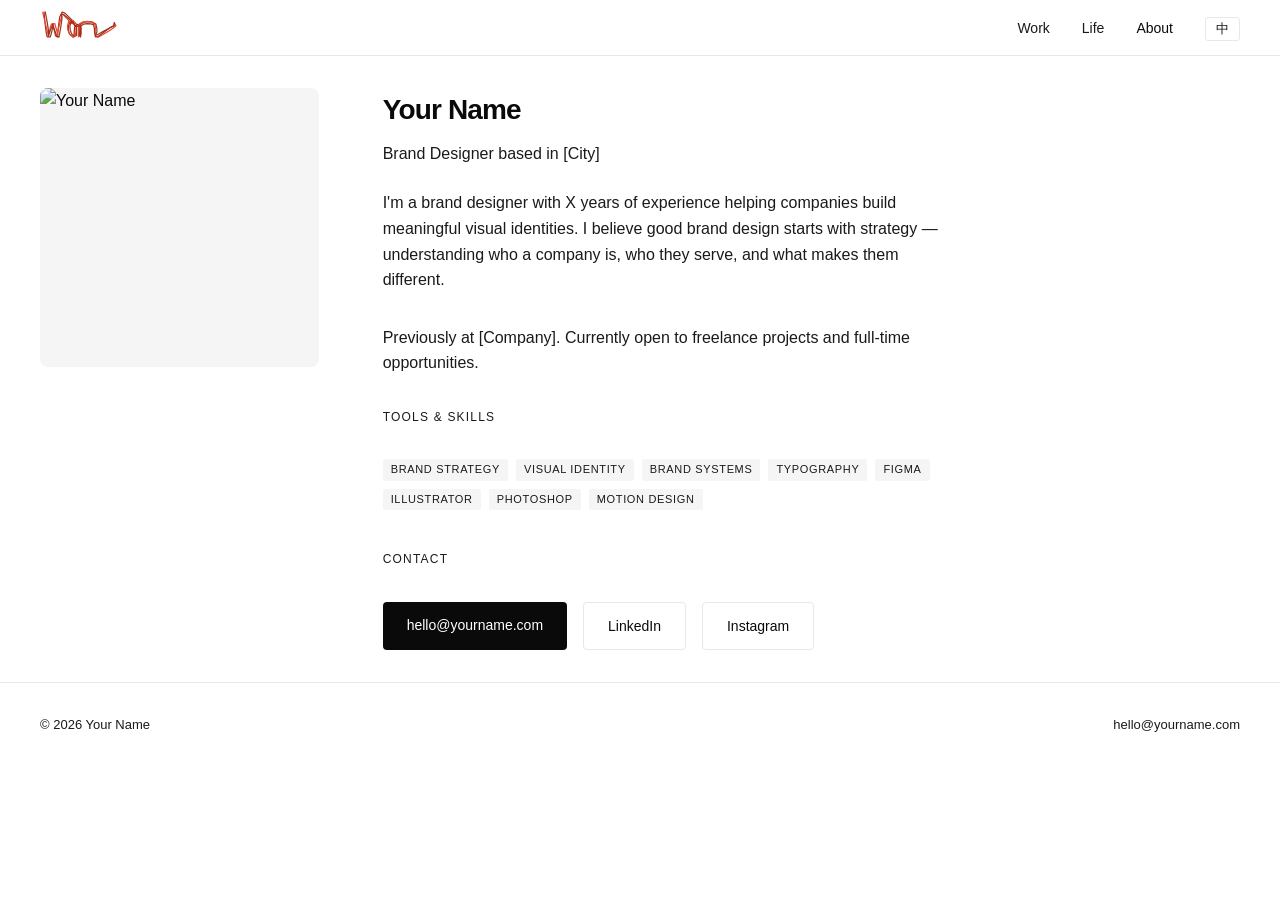
==== about.html @ 391c91af "init portfolio" ====
<!DOCTYPE html>
<html lang="zh-CN">
<head>
  <meta charset="UTF-8">
  <meta name="viewport" content="width=device-width, initial-scale=1.0">
  <title>About — Your Name</title>
  <link rel="stylesheet" href="css/style.css">
</head>
<body>
<svg width="0" height="0" style="position:absolute">
  <defs>
    <filter id="sketch-filter" x="-5%" y="-5%" width="110%" height="110%">
      <feTurbulence type="fractalNoise" baseFrequency="0.04" numOctaves="4" seed="2" result="noise"/>
      <feDisplacementMap in="SourceGraphic" in2="noise" scale="1.8" xChannelSelector="R" yChannelSelector="G"/>
    </filter>
  </defs>
</svg>
<div id="cursor"></div>
<div id="cursor-dot"></div>
<div id="cursor-glow"></div>

<nav>
  <a href="index.html" class="nav-logo">
    <canvas id="logo-canvas" width="120" height="36"></canvas>
    <span class="nav-name-hover">Contact me</span>
  </a>
  <ul class="nav-links">
    <li><a href="work.html" data-zh="作品" data-en="Work">Work</a></li>
    <li><a href="life.html" data-zh="生活" data-en="Life">Life</a></li>
    <li><a href="about.html" class="active" data-zh="关于" data-en="About">About</a></li>
    <li><button id="lang-toggle" class="lang-btn">中</button></li>
  </ul>
</nav>

<section>
  <div class="about-grid">
    <div class="about-avatar">
      <img src="https://placehold.co/400x400/f0f0f0/999?text=Photo" alt="Your Name">
    </div>
    <div>
      <h1 class="about-name">Your Name</h1>
      <p class="about-role" data-zh="品牌设计师，坐标 [城市]" data-en="Brand Designer based in [City]">Brand Designer based in [City]</p>
      <p class="about-bio" data-zh="我是一名拥有 X 年经验的品牌设计师，帮助企业构建有意义的视觉身份。我相信好的品牌设计始于策略——理解一家公司是谁、服务谁、以及是什么让他们与众不同。" data-en="I'm a brand designer with X years of experience helping companies build meaningful visual identities. I believe good brand design starts with strategy — understanding who a company is, who they serve, and what makes them different.">I'm a brand designer with X years of experience helping companies build meaningful visual identities. I believe good brand design starts with strategy — understanding who a company is, who they serve, and what makes them different.</p>
      <p class="about-bio" data-zh="曾就职于 [公司]。目前接受自由项目和全职机会。" data-en="Previously at [Company]. Currently open to freelance projects and full-time opportunities.">Previously at [Company]. Currently open to freelance projects and full-time opportunities.</p>

      <p class="section-label" style="margin-top: 32px;" data-zh="工具与技能" data-en="Tools & Skills">Tools & Skills</p>
      <div class="skills-list">
        <span class="tag">Brand Strategy</span>
        <span class="tag">Visual Identity</span>
        <span class="tag">Brand Systems</span>
        <span class="tag">Typography</span>
        <span class="tag">Figma</span>
        <span class="tag">Illustrator</span>
        <span class="tag">Photoshop</span>
        <span class="tag">Motion Design</span>
      </div>

      <p class="section-label" data-zh="联系方式" data-en="Contact">Contact</p>
      <div class="contact-links">
        <a href="mailto:hello@yourname.com" class="btn">hello@yourname.com</a>
        <a href="#" class="btn btn-outline">LinkedIn</a>
        <a href="#" class="btn btn-outline">Instagram</a>
      </div>
    </div>
  </div>
</section>

<footer>
  <span>© 2026 Your Name</span>
  <a href="mailto:hello@yourname.com">hello@yourname.com</a>
</footer>

<script src="js/main.js"></script>
<script src="js/interactions.js"></script>
<script src="js/logo-rope.js"></script>
</body>
</html>
---- css/style.css ----
*, *::before, *::after { box-sizing: border-box; margin: 0; padding: 0; }

:root {
  --bg: #ffffff;
  --text: #0a0a0a;
  --muted: #1a1a1a;
  --border: #e8e8e8;
  --surface: #f5f5f5;
  --accent: #111111;
  --unit: 8px;
}

html { font-size: 16px; scroll-behavior: smooth; }

body {
  font-family: -apple-system, BlinkMacSystemFont, "Segoe UI", sans-serif;
  background: var(--bg);
  color: var(--text);
  line-height: 1.6;
  overflow: hidden;
  cursor: url("data:image/svg+xml,%3Csvg xmlns='http://www.w3.org/2000/svg' width='32' height='32' viewBox='0 0 32 32'%3E%3Cpath d='M6 26 L10 18 L22 6 Q26 2 28 6 Q30 10 26 12 L14 24 Z' fill='%23fffef9' stroke='%230a0a0a' stroke-width='1.8' stroke-linejoin='round'/%3E%3Cpath d='M10 18 L14 22' stroke='%230a0a0a' stroke-width='1.2'/%3E%3Ccircle cx='25' cy='7' r='1.5' fill='%230a0a0a'/%3E%3Cpath d='M6 26 L5 29 L8 28 Z' fill='%230a0a0a'/%3E%3C/svg%3E") 4 28, auto;
}

body.page-scroll {
  overflow-y: auto;
}

a { color: inherit; text-decoration: none; }
button { cursor: inherit; }

/* ── 单屏容器 ── */
.hero-screen {
  height: calc(100vh - 56px);
  position: relative;
  overflow: hidden;
  display: flex;
  flex-direction: column;
  justify-content: center;
  background: #f8f8f8;
}
#rope-canvas {
  position: absolute;
  inset: 0;
  width: 100%;
  height: 100%;
  pointer-events: none;
  z-index: 1;
}

.fp-scroll-hint {
  position: absolute;
  bottom: 32px;
  left: 50%;
  transform: translateX(-50%);
  font-size: 1.2rem;
  color: var(--muted);
  animation: bounce 1.8s ease infinite;
  opacity: 0.5;
  transition: opacity 0.4s ease;
}
.fp-scroll-hint.hidden { opacity: 0; pointer-events: none; }
@keyframes bounce {
  0%,100% { transform: translateX(-50%) translateY(0); }
  50%      { transform: translateX(-50%) translateY(8px); }
}

/* ── 卡片覆盖层（下滑后显现） ── */
.cards-overlay {
  position: absolute;
  inset: 0;
  padding: calc(var(--unit) * 5);
  display: flex;
  flex-direction: column;
  justify-content: center;
  opacity: 0;
  pointer-events: none;
  z-index: 5;
}
.cards-overlay.visible {
  opacity: 1;
  pointer-events: all;
}

/* 网格内的装饰卡片重置为正常流 */
#project-grid .deco-card {
  position: relative;
  left: auto; top: auto;
  width: 100%;
  opacity: 1;
}


/* ── Hero 文字 ── */
.hero h1 {
  font-family: 'Playfair Display', Georgia, serif;
  font-size: clamp(3.5rem, 8vw, 7rem);
  font-weight: 900;
  line-height: 1.0;
  letter-spacing: -0.03em;
  margin-bottom: calc(var(--unit) * 3);
  color: var(--text);
}
.hero h1 .sym {
  display: inline-block;
  font-style: italic;
  animation: sym-spin 6s linear infinite;
  transform-origin: center;
  will-change: transform;
}
@keyframes sym-spin {
  0%   { transform: rotate(0deg) scale(1); }
  50%  { transform: rotate(180deg) scale(1.2); }
  100% { transform: rotate(360deg) scale(1); }
}

/* 徽章改为发光玻璃 */
.badge-glass {
  background: rgba(255,255,255,0.12);
  backdrop-filter: blur(20px) saturate(180%);
  -webkit-backdrop-filter: blur(20px) saturate(180%);
  border: 1px solid rgba(255,255,255,0.5);
  color: var(--text);
  box-shadow: 0 4px 24px rgba(0,0,0,0.06), inset 0 1px 0 rgba(255,255,255,0.8), 0 0 0 0 rgba(196,77,255,0);
  transition: box-shadow 0.3s ease, transform 0.18s ease;
}
.badge-glass:hover {
  box-shadow: 0 8px 32px rgba(196,77,255,0.25), inset 0 1px 0 rgba(255,255,255,0.8), 0 0 20px rgba(71,118,230,0.15);
}
.badge-flat {
  background: #0a0a0a;
  border: none;
  color: #fff;
  box-shadow: 0 4px 16px rgba(0,0,0,0.2), 0 0 0 0 rgba(196,77,255,0);
  transition: box-shadow 0.3s ease, transform 0.18s ease;
}
.badge-flat:hover {
  box-shadow: 0 8px 28px rgba(0,0,0,0.35), 0 0 16px rgba(196,77,255,0.2);
}
.badge-sticker {
  background: #fff;
  border: 2.5px solid #0a0a0a;
  color: #0a0a0a;
  box-shadow: 3px 3px 0 #0a0a0a;
}
.badge-sticker:hover { box-shadow: 5px 5px 0 #0a0a0a; }

/* ── Hero ── */
.hero {
  padding: 0 calc(var(--unit) * 5);
  max-width: 800px;
  position: relative;
  z-index: 1;
}
#grain-canvas {
  position: fixed;
  inset: 0;
  width: 100%; height: 100%;
  pointer-events: none;
  z-index: 9998;
  opacity: 0.045;
  mix-blend-mode: multiply;
}

/* ── 光标渐变混色层 ── */
#cursor-glow {
  position: fixed;
  width: 40px; height: 40px;
  border-radius: 50%;
  pointer-events: none;
  z-index: 9996;
  mix-blend-mode: multiply;
  background: conic-gradient(#C44DFF, #4776E6, #1ABC9C, #FF8C42, #C44DFF);
  transform: translate(-20px, -20px);
  opacity: 0;
  transition: opacity 0.25s ease;
  animation: glow-spin 1.5s linear infinite;
}
@keyframes glow-spin {
  to { filter: hue-rotate(360deg); }
}


#trail-canvas {
  position: fixed;
  inset: 0;
  width: 100%; height: 100%;
  pointer-events: none;
  z-index: 9997;
}

/* ── 大字幕 ── */
.marquee-wrap {
  position: absolute;
  bottom: 80px;
  left: 0;
  width: 100%;
  overflow: hidden;
  pointer-events: none;
  opacity: 0.06;
}
.marquee-track {
  display: flex;
  white-space: nowrap;
  font-size: clamp(3rem, 8vw, 7rem);
  font-weight: 800;
  letter-spacing: -0.02em;
  animation: marquee 18s linear infinite;
}
.marquee-track span { padding-right: 2rem; }
@keyframes marquee {
  from { transform: translateX(0); }
  to   { transform: translateX(-50%); }
}

img { display: block; width: 100%; object-fit: cover; }

/* ── Nav ── */
nav {
  position: sticky;
  top: 0;
  z-index: 100;
  background: #ffffff;
  border-bottom: 1px solid var(--border);
  display: flex;
  align-items: center;
  justify-content: space-between;
  padding: 0 calc(var(--unit) * 5);
  height: 56px;
}

/* ── Nav Avatar ── */
.nav-logo {
  font-weight: 700;
  font-size: 1rem;
  letter-spacing: -0.02em;
  display: flex;
  align-items: center;
  gap: 8px;
}
#logo-canvas {
  display: block;
  width: 120px;
  height: 36px;
  vertical-align: middle;
}

.nav-avatar {
  position: relative;
  width: 28px;
  height: 28px;
  cursor: pointer;
}

.avatar-body {
  width: 28px;
  height: 28px;
  border-radius: 50%;
  background: linear-gradient(135deg, #C44DFF, #4776E6);
  display: flex;
  align-items: center;
  justify-content: center;
  font-size: 16px;
  line-height: 1;
  transition: transform 0.3s cubic-bezier(0.34,1.56,0.64,1);
  transform-style: preserve-3d;
}

.avatar-hand {
  position: absolute;
  top: -4px;
  right: -6px;
  font-size: 13px;
  transform-origin: bottom center;
  transform: rotate(0deg) scale(0);
  transition: transform 0.2s ease, opacity 0.2s ease;
  opacity: 0;
  pointer-events: none;
}

.nav-name { transition: opacity 0.15s ease; }
.nav-name-hover { display: none; white-space: nowrap; }
.nav-logo:hover .nav-name { display: none; }
.nav-logo:hover .nav-name-hover { display: inline; }

.nav-logo:hover .avatar-body {
  transform: rotate3d(0,1,0,20deg) scale(1.15);
}

.nav-logo:hover .avatar-hand {
  opacity: 1;
  transform: scale(1) rotate(-20deg);
  animation: wave 0.6s ease 0.1s infinite alternate;
}

@keyframes wave {
  from { transform: scale(1) rotate(-20deg); }
  to   { transform: scale(1) rotate(10deg); }
}

.nav-links {
  display: flex;
  gap: calc(var(--unit) * 4);
  list-style: none;
}

.nav-links a {
  font-size: 0.875rem;
  color: var(--muted);
  transition: color 0.2s;
}

.nav-links a:hover,
.nav-links a.active { color: var(--text); }

.hero-tag {
  font-size: 0.8125rem;
  color: var(--muted);
  letter-spacing: 0.08em;
  text-transform: uppercase;
  margin-bottom: calc(var(--unit) * 2);
}

.hero h1 {
  font-size: clamp(2.5rem, 6vw, 4.5rem);
  font-weight: 700;
  line-height: 1.1;
  letter-spacing: -0.03em;
  margin-bottom: calc(var(--unit) * 3);
}

.hero p {
  font-size: 1.125rem;
  color: var(--muted);
  max-width: 480px;
  margin-bottom: calc(var(--unit) * 5);
}

.btn {
  display: inline-block;
  padding: calc(var(--unit) * 1.5) calc(var(--unit) * 3);
  background: var(--text);
  color: var(--bg);
  font-size: 0.875rem;
  font-weight: 500;
  border-radius: 4px;
  transition: opacity 0.2s;
}

.btn:hover { opacity: 0.75; }

.btn-outline {
  background: transparent;
  color: var(--text);
  border: 1px solid var(--border);
}

.btn-outline:hover { background: var(--surface); opacity: 1; }

/* ── Section ── */
section {
  padding: calc(var(--unit) * 4) calc(var(--unit) * 5);
}

.section-label {
  font-size: 0.75rem;
  letter-spacing: 0.1em;
  text-transform: uppercase;
  color: var(--muted);
  margin-bottom: calc(var(--unit) * 4);
}

/* ── Project Grid ── */
.project-grid {
  position: absolute;
  inset: 0;
}

/* section 内的网格恢复正常流 */
section .project-grid {
  position: static;
  display: grid;
  grid-template-columns: repeat(auto-fill, minmax(280px, 1fr));
  gap: calc(var(--unit) * 4);
}

section .project-card {
  position: relative;
  width: auto;
  top: auto;
  left: auto;
  transform: rotate(var(--card-tilt, -0.8deg));
}

.project-card {
  position: absolute;
  border: none;
  border-radius: 2px;
  overflow: hidden;
  background: #fffef9;
  backdrop-filter: none;
  -webkit-backdrop-filter: none;
  transition: transform 0.25s cubic-bezier(0.34,1.3,0.64,1), box-shadow 0.25s;
  cursor: pointer;
  outline: 2px solid #0a0a0a;
  outline-offset: -2px;
  box-shadow: 3px 3px 0 #0a0a0a;
  transform: rotate(var(--card-tilt, -0.8deg));
  filter: url(#sketch-filter);
}

.project-card:nth-child(2n)   { --card-tilt:  0.6deg; }
.project-card:nth-child(3n)   { --card-tilt: -1.2deg; }
.project-card:nth-child(4n)   { --card-tilt:  1.0deg; }

.project-card:hover {
  transform: rotate(0deg) translateY(-4px);
  box-shadow: 5px 5px 0 #0a0a0a;
}

/* ── 卡片风格变体（统一手绘风） ── */
.card-flat {
  background: #0a0a0a;
  outline-color: #0a0a0a;
  box-shadow: 3px 3px 0 #444;
}
.card-flat .card-body { background: #0a0a0a; }
.card-flat .card-title, .card-flat .card-desc { color: #fff; }
.card-flat .tag { background: rgba(255,255,255,0.12); color: rgba(255,255,255,0.6); }

.card-glass {
  background: rgba(255,255,255,0.6);
  backdrop-filter: none;
}

.card-sticker {
  background: #fffde8;
  outline: 2.5px solid #0a0a0a;
  box-shadow: 4px 4px 0 #0a0a0a;
}
.card-sticker:hover {
  transform: rotate(0deg) translateY(-4px) !important;
  box-shadow: 6px 6px 0 #0a0a0a;
}
.card-sticker .tag { border: 1px solid #0a0a0a; background: transparent; }

.card-cover {
  aspect-ratio: 16/9;
  background: var(--surface);
  overflow: hidden;
}

.card-cover img { height: 100%; transition: transform 0.4s; }
.project-card:hover .card-cover img { transform: scale(1.03); }

.card-body {
  padding: calc(var(--unit) * 2.5) calc(var(--unit) * 3);
}

.card-tags {
  display: flex;
  gap: calc(var(--unit));
  flex-wrap: wrap;
  margin-bottom: calc(var(--unit));
}

.tag {
  font-size: 0.6875rem;
  letter-spacing: 0.06em;
  text-transform: uppercase;
  color: var(--muted);
  background: var(--surface);
  padding: 2px 8px;
  border-radius: 2px;
}

.card-title {
  font-size: 1rem;
  font-weight: 600;
  letter-spacing: -0.01em;
  margin-bottom: calc(var(--unit) * 0.5);
}

.card-desc {
  font-size: 0.875rem;
  color: var(--muted);
}

/* ── Project Detail ── */
.project-header {
  padding: calc(var(--unit) * 12) calc(var(--unit) * 5) calc(var(--unit) * 6);
  max-width: 720px;
}

.project-header h1 {
  font-size: clamp(1.75rem, 4vw, 3rem);
  font-weight: 700;
  letter-spacing: -0.03em;
  margin: calc(var(--unit) * 2) 0 calc(var(--unit) * 1.5);
}

.project-meta {
  display: flex;
  gap: calc(var(--unit) * 4);
  font-size: 0.875rem;
  color: var(--muted);
  padding: calc(var(--unit) * 4) 0;
  border-top: 1px solid var(--border);
  border-bottom: 1px solid var(--border);
  margin-bottom: calc(var(--unit) * 6);
}

.meta-item span:first-child {
  display: block;
  font-size: 0.75rem;
  letter-spacing: 0.06em;
  text-transform: uppercase;
  margin-bottom: 4px;
}

.project-cover {
  width: 100%;
  aspect-ratio: 16/7;
  background: var(--surface);
  overflow: hidden;
  margin-bottom: calc(var(--unit) * 8);
}

.project-body {
  max-width: 680px;
  margin: 0 auto;
  padding: 0 calc(var(--unit) * 5) calc(var(--unit) * 12);
}

.project-body h2 {
  font-size: 1.25rem;
  font-weight: 600;
  letter-spacing: -0.02em;
  margin: calc(var(--unit) * 6) 0 calc(var(--unit) * 2);
}

.project-body p {
  color: var(--muted);
  margin-bottom: calc(var(--unit) * 2);
}

.project-image {
  width: 100%;
  background: var(--surface);
  border-radius: 6px;
  overflow: hidden;
  margin: calc(var(--unit) * 4) 0;
}

.project-image.tall { aspect-ratio: 4/3; }
.project-image.wide { aspect-ratio: 16/9; }

.project-nav {
  display: flex;
  justify-content: space-between;
  padding: calc(var(--unit) * 6) calc(var(--unit) * 5);
  border-top: 1px solid var(--border);
}

.project-nav a {
  font-size: 0.875rem;
  color: var(--muted);
  transition: color 0.2s;
}

.project-nav a:hover { color: var(--text); }

/* ── About ── */
.about-grid {
  display: grid;
  grid-template-columns: 1fr 2fr;
  gap: calc(var(--unit) * 8);
  align-items: start;
  max-width: 900px;
}

.about-avatar {
  aspect-ratio: 1;
  background: var(--surface);
  border-radius: 8px;
  overflow: hidden;
}

.about-name {
  font-size: 1.75rem;
  font-weight: 700;
  letter-spacing: -0.03em;
  margin-bottom: calc(var(--unit));
}

.about-role {
  color: var(--muted);
  margin-bottom: calc(var(--unit) * 3);
}

.about-bio {
  color: var(--muted);
  margin-bottom: calc(var(--unit) * 4);
}

.skills-list {
  display: flex;
  flex-wrap: wrap;
  gap: calc(var(--unit));
  margin-bottom: calc(var(--unit) * 5);
}

.contact-links {
  display: flex;
  gap: calc(var(--unit) * 2);
  flex-wrap: wrap;
}

.lang-btn {
  background: none;
  border: 1px solid var(--border);
  color: var(--muted);
  font-size: 0.8125rem;
  padding: 2px 10px;
  border-radius: 3px;
  cursor: pointer;
  transition: color 0.2s, border-color 0.2s;
}
.lang-btn:hover { color: var(--text); border-color: var(--text); }
footer {
  border-top: 1px solid var(--border);
  padding: calc(var(--unit) * 4) calc(var(--unit) * 5);
  display: flex;
  justify-content: space-between;
  align-items: center;
  font-size: 0.8125rem;
  color: var(--muted);
}

/* ── 浮动装饰卡片 ── */
.deco-cards {
  position: absolute;
  inset: 0;
  pointer-events: none;
  z-index: 0;
}
.deco-card {
  position: absolute;
  left: var(--dx);
  top: var(--dy);
  width: 200px;
  background: #fff;
  border: 1px solid rgba(0,0,0,0.08);
  border-radius: 14px;
  padding: 0;
  overflow: hidden;
  box-shadow: 0 8px 32px rgba(0,0,0,0.1), 0 2px 6px rgba(0,0,0,0.06);
  opacity: 0;
  transition: opacity 0.6s ease var(--dd, 0s), box-shadow 0.3s ease, transform 0.3s cubic-bezier(0.34,1.3,0.64,1);
  pointer-events: all;
  text-decoration: none;
  color: inherit;
  display: block;
  will-change: transform;
}
.deco-card.show {
  opacity: 1;
  animation: deco-float 3.5s ease-in-out var(--dd, 0s) infinite alternate;
}
.deco-card.show:hover {
  animation-play-state: paused;
  box-shadow: 0 16px 48px rgba(0,0,0,0.16);
  transform: rotate(0deg) translateY(-10px) scale(1.04);
}
.deco-card.show:not(.dragging) { cursor: grab !important; }
.deco-card.dragging {
  cursor: grabbing !important;
  box-shadow: 0 28px 72px rgba(0,0,0,0.25), 0 4px 16px rgba(0,0,0,0.12);
}
@keyframes deco-float {
  from { transform: rotate(var(--dr, 0deg)) translateY(0px); }
  to   { transform: rotate(var(--dr, 0deg)) translateY(-14px); }
}
.deco-card-color {
  width: 100%;
  height: 110px;
}
.deco-card span {
  display: block;
  font-size: 0.75rem;
  font-weight: 700;
  letter-spacing: 0.01em;
  color: #0a0a0a;
  padding: 10px 12px 2px;
}
.deco-card em {
  font-style: normal;
  font-size: 0.65rem;
  color: #999;
  padding: 0 12px 10px;
  display: block;
}

/* ── 散落徽章层 ── */
.badges-layer {
  position: absolute;
  inset: 0;
  pointer-events: none;
  z-index: 0;
}

.badge {
  position: absolute;
  left: var(--bx);
  top: var(--by);
  display: inline-flex;
  align-items: center;
  gap: 7px;
  padding: 8px 14px;
  font-size: 0.75rem;
  font-weight: 600;
  letter-spacing: 0.04em;
  text-transform: uppercase;
  white-space: nowrap;
  border-radius: 100px;
  pointer-events: all;
  opacity: 0;
  transform: var(--drop-from, translateY(-120px)) rotate(var(--rot, 0deg));
  transition: transform 0.18s ease, box-shadow 0.18s ease;
  will-change: transform, opacity;
}

.badge.landed {
  animation: badge-float var(--float-dur, 4s) var(--float-delay, 0s) ease-in-out infinite alternate;
}

@keyframes badge-float {
  from { transform: translateY(0px) rotate(var(--rot, 0deg)); }
  to   { transform: translateY(-10px) rotate(var(--rot, 0deg)); }
}

.badge:hover {
  transform: translateY(-6px) rotate(0deg) scale(1.08) !important;
  animation-play-state: paused;
  z-index: 10;
}

.badge-dot {
  width: 8px;
  height: 8px;
  border-radius: 50%;
  flex-shrink: 0;
}

/* 玻璃徽章 */
.badge-glass {
  background: rgba(255,255,255,0.18);
  backdrop-filter: blur(16px) saturate(160%);
  -webkit-backdrop-filter: blur(16px) saturate(160%);
  border: 1px solid rgba(255,255,255,0.45);
  color: var(--text);
  box-shadow: 0 4px 20px rgba(0,0,0,0.08), inset 0 1px 0 rgba(255,255,255,0.6);
}
.badge-glass:hover { box-shadow: 0 12px 32px rgba(0,0,0,0.14), inset 0 1px 0 rgba(255,255,255,0.6); }

/* 扁平徽章 */
.badge-flat {
  background: #0a0a0a;
  border: none;
  color: #fff;
  box-shadow: 0 4px 16px rgba(0,0,0,0.18);
}
.badge-flat:hover { box-shadow: 0 12px 28px rgba(0,0,0,0.28); }

/* 贴纸徽章 */
.badge-sticker {
  background: #fff;
  border: 2.5px solid #0a0a0a;
  color: #0a0a0a;
  box-shadow: 3px 3px 0 #0a0a0a;
}
.badge-sticker:hover { box-shadow: 5px 5px 0 #0a0a0a; }

/* ── 音乐播放器 ── */
#music-trigger {
  position: fixed;
  right: 0;
  top: 0;
  width: 24px;
  height: 100vh;
  z-index: 200;
}

#music-player {
  position: fixed;
  right: -320px;
  top: 50%;
  transform: translateY(-50%);
  width: 300px;
  background: rgba(10,10,10,0.92);
  backdrop-filter: blur(24px);
  -webkit-backdrop-filter: blur(24px);
  border: 1px solid rgba(255,255,255,0.1);
  border-radius: 16px;
  padding: 20px;
  z-index: 201;
  transition: right 0.45s cubic-bezier(0.34,1.2,0.64,1);
  color: #fff;
}
#music-player.open { right: 16px; }

.mp-header {
  display: flex;
  justify-content: space-between;
  align-items: center;
  margin-bottom: 16px;
}
.mp-title { font-size: 0.7rem; letter-spacing: 0.12em; text-transform: uppercase; opacity: 0.5; }
.mp-close {
  background: none; border: none; color: rgba(255,255,255,0.4);
  font-size: 0.75rem; padding: 2px 6px; border-radius: 4px;
  transition: color 0.2s;
}
.mp-close:hover { color: #fff; }

.mp-cover {
  display: flex;
  justify-content: center;
  align-items: center;
  margin-bottom: 16px;
  position: relative;
  height: 180px;
}

/* 唱针 */
.mp-cover::after {
  content: '';
  position: absolute;
  top: 8px; right: 36px;
  width: 2px; height: 56px;
  background: linear-gradient(to bottom, #aaa 0%, #666 100%);
  border-radius: 1px;
  transform-origin: top center;
  transform: rotate(28deg);
  transition: transform 0.6s cubic-bezier(0.34,1.2,0.64,1);
  z-index: 10;
  box-shadow: 0 2px 6px rgba(0,0,0,0.5);
}
.mp-cover.playing::after {
  transform: rotate(18deg);
}

.mp-disc {
  width: 160px; height: 160px;
  border-radius: 50%;
  position: relative;
  display: flex; align-items: center; justify-content: center;
  background:
    repeating-radial-gradient(circle at 50% 50%,
      transparent 0px, transparent 2px,
      rgba(255,255,255,0.025) 2px, rgba(255,255,255,0.025) 3px
    ),
    radial-gradient(circle at 50% 50%, #2a2a2a 0%, #111 55%, #080808 100%);
  box-shadow:
    0 12px 40px rgba(0,0,0,0.7),
    0 2px 8px rgba(0,0,0,0.5),
    inset 0 1px 0 rgba(255,255,255,0.07),
    inset 0 -1px 0 rgba(0,0,0,0.5);
  animation: none;
}
.mp-disc.playing {
  animation: spin 2.2s linear infinite;
}
@keyframes spin { to { transform: rotate(360deg); } }

/* 高光 */
.mp-disc::before {
  content: '';
  position: absolute;
  inset: 0;
  border-radius: 50%;
  background: conic-gradient(
    from 120deg,
    rgba(255,255,255,0.09) 0deg,
    transparent 40deg,
    transparent 180deg,
    rgba(255,255,255,0.04) 220deg,
    transparent 260deg
  );
  pointer-events: none;
}

/* 中心彩色标签 */
.mp-disc-inner {
  width: 48px; height: 48px;
  border-radius: 50%;
  background: radial-gradient(circle at 38% 32%, #c44dff 0%, #4776e6 50%, #1a1a2e 100%);
  box-shadow:
    0 2px 8px rgba(0,0,0,0.8),
    inset 0 1px 0 rgba(255,255,255,0.25),
    inset 0 -1px 0 rgba(0,0,0,0.4);
  position: relative;
  z-index: 1;
}
.mp-disc-inner::after {
  content: '';
  position: absolute;
  top: 50%; left: 50%;
  transform: translate(-50%,-50%);
  width: 8px; height: 8px;
  border-radius: 50%;
  background: #0a0a0a;
  box-shadow: inset 0 1px 3px rgba(0,0,0,1), 0 0 0 1px rgba(255,255,255,0.1);
}

.mp-info { text-align: center; margin-bottom: 14px; }
.mp-song { font-size: 0.9rem; font-weight: 600; margin-bottom: 4px; }
.mp-artist { font-size: 0.75rem; opacity: 0.5; }

.mp-progress { margin-bottom: 16px; }
.mp-bar {
  height: 3px; background: rgba(255,255,255,0.12);
  border-radius: 2px; margin-bottom: 6px; cursor: pointer;
}
.mp-fill {
  height: 100%; width: 0%;
  background: linear-gradient(90deg, #C44DFF, #4776E6);
  border-radius: 2px;
  transition: width 1s linear;
}
.mp-time { display: flex; justify-content: space-between; font-size: 0.65rem; opacity: 0.4; }

.mp-controls {
  display: flex;
  justify-content: center;
  gap: 16px;
  margin-bottom: 16px;
}
.mp-btn {
  background: none; border: none; color: rgba(255,255,255,0.6);
  font-size: 1rem; padding: 6px; border-radius: 50%;
  transition: color 0.2s, background 0.2s;
}
.mp-btn:hover { color: #fff; background: rgba(255,255,255,0.08); }
.mp-play {
  width: 40px; height: 40px;
  background: rgba(255,255,255,0.12);
  color: #fff; font-size: 0.9rem;
}
.mp-play:hover { background: rgba(255,255,255,0.2); }

.mp-list {
  list-style: none;
  max-height: 160px;
  overflow-y: auto;
  scrollbar-width: none;
  border-top: 1px solid rgba(255,255,255,0.08);
  padding-top: 12px;
}
.mp-list::-webkit-scrollbar { display: none; }
.mp-list li {
  display: flex;
  justify-content: space-between;
  align-items: center;
  padding: 7px 8px;
  border-radius: 6px;
  cursor: pointer;
  font-size: 0.78rem;
  opacity: 0.55;
  transition: opacity 0.2s, background 0.2s;
}
.mp-list li:hover { opacity: 1; background: rgba(255,255,255,0.06); }
.mp-list li.active { opacity: 1; color: #C44DFF; }
.mp-list li span { opacity: 0.4; font-size: 0.68rem; }

/* ── Responsive ── */
@media (max-width: 640px) {
  nav { padding: 0 calc(var(--unit) * 2.5); }
  section { padding: calc(var(--unit) * 6) calc(var(--unit) * 2.5); }
  .hero { padding: calc(var(--unit) * 10) calc(var(--unit) * 2.5) calc(var(--unit) * 8); }
  .project-grid { grid-template-columns: 1fr; }
  .about-grid { grid-template-columns: 1fr; }
  .about-avatar { max-width: 120px; }
  .project-meta { flex-wrap: wrap; gap: calc(var(--unit) * 2); }
  .project-header, .project-body { padding-left: calc(var(--unit) * 2.5); padding-right: calc(var(--unit) * 2.5); }
  footer { flex-direction: column; gap: calc(var(--unit)); text-align: center; }
}
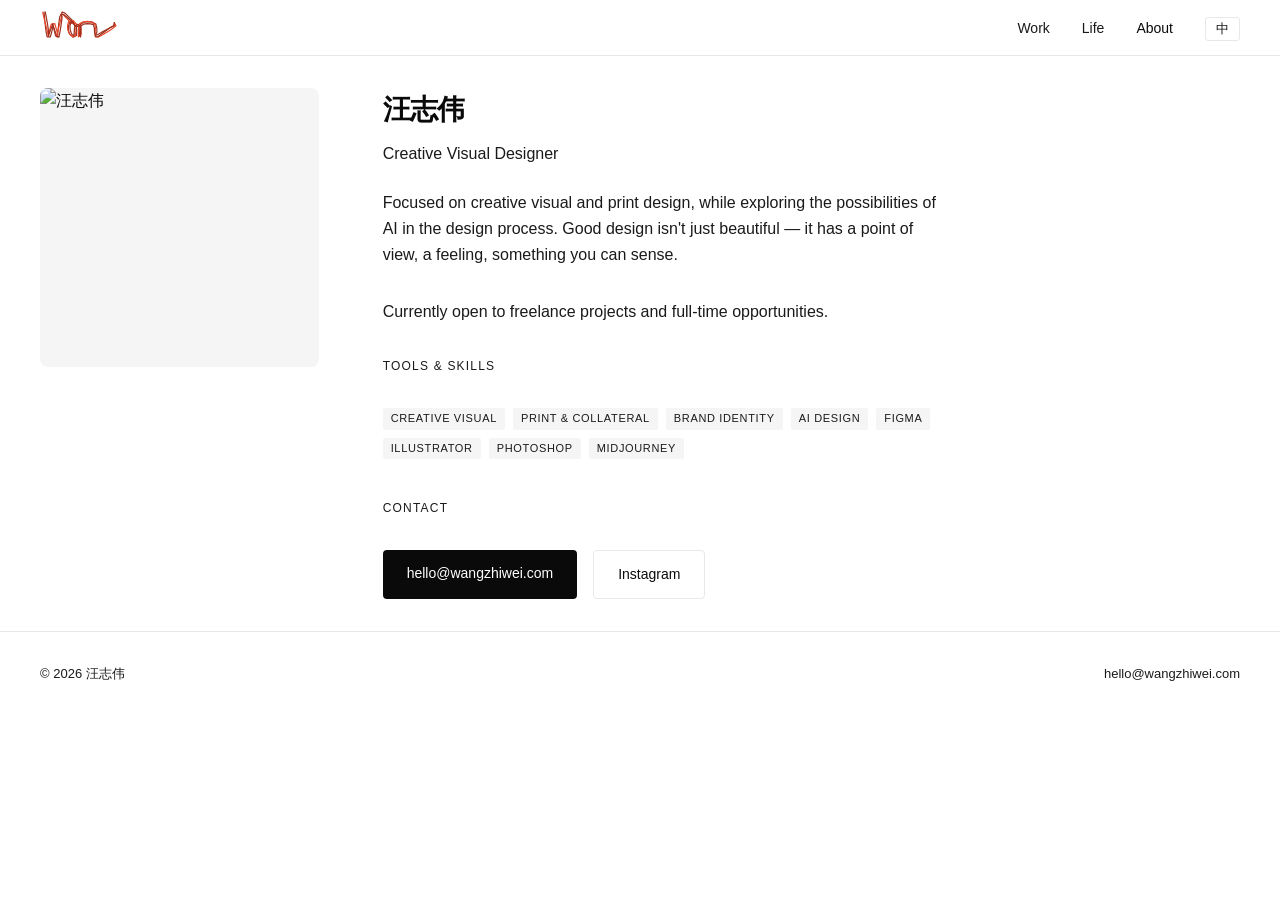
==== commit 6c96a3f9: "update content with real name and info" ====
--- a/about.html
+++ b/about.html
@@ -3,7 +3,7 @@
 <head>
   <meta charset="UTF-8">
   <meta name="viewport" content="width=device-width, initial-scale=1.0">
-  <title>About — Your Name</title>
+  <title>About — 汪志伟</title>
   <link rel="stylesheet" href="css/style.css">
 </head>
 <body>
@@ -35,30 +35,29 @@
 <section>
   <div class="about-grid">
     <div class="about-avatar">
-      <img src="https://placehold.co/400x400/f0f0f0/999?text=Photo" alt="Your Name">
+      <img src="https://placehold.co/400x400/f0f0f0/999?text=Photo" alt="汪志伟">
     </div>
     <div>
-      <h1 class="about-name">Your Name</h1>
-      <p class="about-role" data-zh="品牌设计师，坐标 [城市]" data-en="Brand Designer based in [City]">Brand Designer based in [City]</p>
-      <p class="about-bio" data-zh="我是一名拥有 X 年经验的品牌设计师，帮助企业构建有意义的视觉身份。我相信好的品牌设计始于策略——理解一家公司是谁、服务谁、以及是什么让他们与众不同。" data-en="I'm a brand designer with X years of experience helping companies build meaningful visual identities. I believe good brand design starts with strategy — understanding who a company is, who they serve, and what makes them different.">I'm a brand designer with X years of experience helping companies build meaningful visual identities. I believe good brand design starts with strategy — understanding who a company is, who they serve, and what makes them different.</p>
-      <p class="about-bio" data-zh="曾就职于 [公司]。目前接受自由项目和全职机会。" data-en="Previously at [Company]. Currently open to freelance projects and full-time opportunities.">Previously at [Company]. Currently open to freelance projects and full-time opportunities.</p>
+      <h1 class="about-name">汪志伟</h1>
+      <p class="about-role" data-zh="创意视觉设计师" data-en="Creative Visual Designer">Creative Visual Designer</p>
+      <p class="about-bio" data-zh="专注于创意视觉与线下物料设计，同时探索 AI 在设计流程中的可能性。相信好的设计不只是好看——它应该有立场、有温度、能被感知到。" data-en="Focused on creative visual and print design, while exploring the possibilities of AI in the design process. Good design isn't just beautiful — it has a point of view, a feeling, something you can sense.">Focused on creative visual and print design, while exploring the possibilities of AI in the design process. Good design isn't just beautiful — it has a point of view, a feeling, something you can sense.</p>
+      <p class="about-bio" data-zh="目前开放自由项目合作与全职机会。" data-en="Currently open to freelance projects and full-time opportunities.">Currently open to freelance projects and full-time opportunities.</p>
 
       <p class="section-label" style="margin-top: 32px;" data-zh="工具与技能" data-en="Tools & Skills">Tools & Skills</p>
       <div class="skills-list">
-        <span class="tag">Brand Strategy</span>
-        <span class="tag">Visual Identity</span>
-        <span class="tag">Brand Systems</span>
-        <span class="tag">Typography</span>
+        <span class="tag">Creative Visual</span>
+        <span class="tag">Print & Collateral</span>
+        <span class="tag">Brand Identity</span>
+        <span class="tag">AI Design</span>
         <span class="tag">Figma</span>
         <span class="tag">Illustrator</span>
         <span class="tag">Photoshop</span>
-        <span class="tag">Motion Design</span>
+        <span class="tag">Midjourney</span>
       </div>
 
       <p class="section-label" data-zh="联系方式" data-en="Contact">Contact</p>
       <div class="contact-links">
-        <a href="mailto:hello@yourname.com" class="btn">hello@yourname.com</a>
-        <a href="#" class="btn btn-outline">LinkedIn</a>
+        <a href="mailto:hello@wangzhiwei.com" class="btn">hello@wangzhiwei.com</a>
         <a href="#" class="btn btn-outline">Instagram</a>
       </div>
     </div>
@@ -66,8 +65,8 @@
 </section>
 
 <footer>
-  <span>© 2026 Your Name</span>
-  <a href="mailto:hello@yourname.com">hello@yourname.com</a>
+  <span>© 2026 汪志伟</span>
+  <a href="mailto:hello@wangzhiwei.com">hello@wangzhiwei.com</a>
 </footer>
 
 <script src="js/main.js"></script>
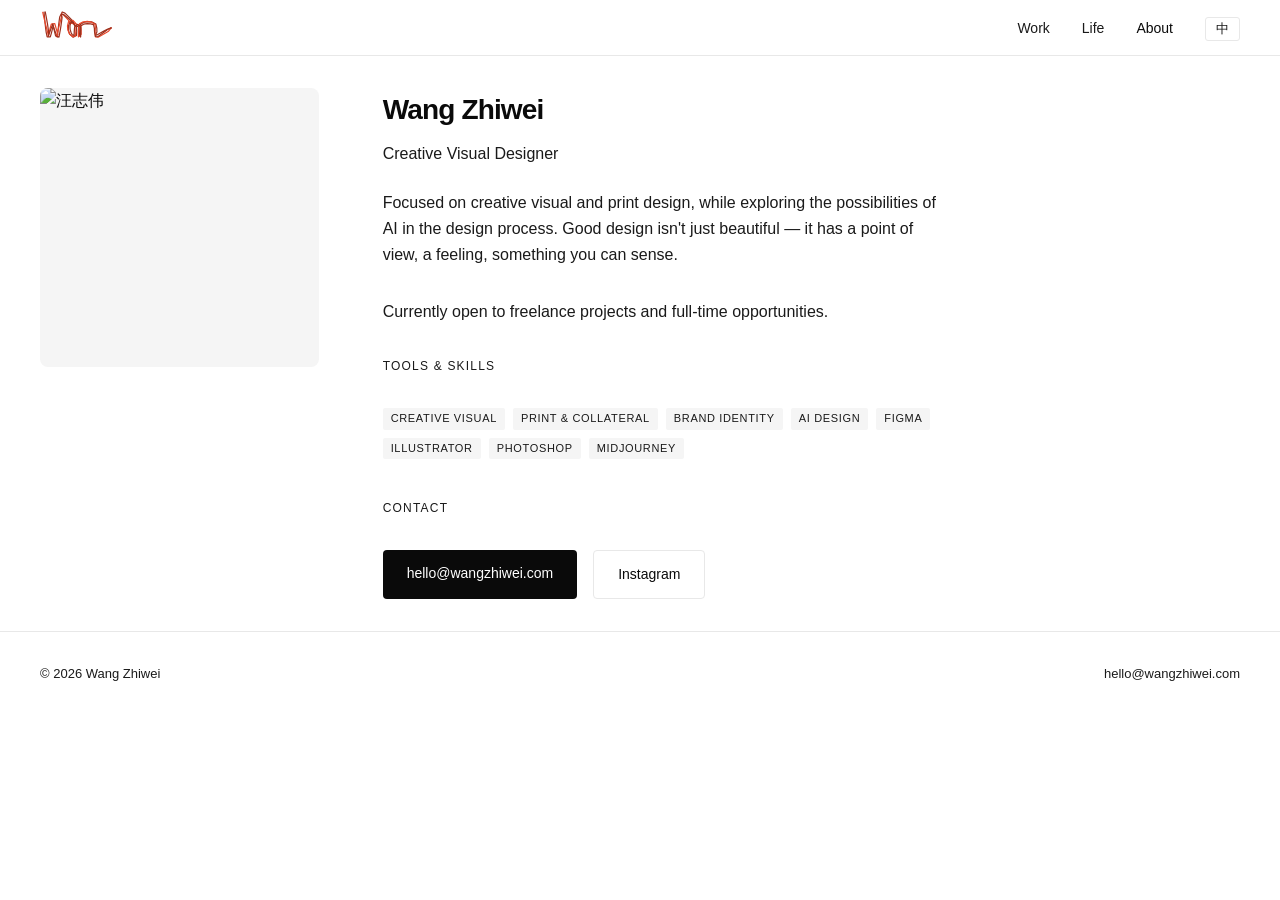
==== commit 997ba5d8: "fix bilingual name display" ====
--- a/about.html
+++ b/about.html
@@ -38,7 +38,7 @@
       <img src="https://placehold.co/400x400/f0f0f0/999?text=Photo" alt="汪志伟">
     </div>
     <div>
-      <h1 class="about-name">汪志伟</h1>
+      <h1 class="about-name" data-zh="汪志伟" data-en="Wang Zhiwei">汪志伟</h1>
       <p class="about-role" data-zh="创意视觉设计师" data-en="Creative Visual Designer">Creative Visual Designer</p>
       <p class="about-bio" data-zh="专注于创意视觉与线下物料设计，同时探索 AI 在设计流程中的可能性。相信好的设计不只是好看——它应该有立场、有温度、能被感知到。" data-en="Focused on creative visual and print design, while exploring the possibilities of AI in the design process. Good design isn't just beautiful — it has a point of view, a feeling, something you can sense.">Focused on creative visual and print design, while exploring the possibilities of AI in the design process. Good design isn't just beautiful — it has a point of view, a feeling, something you can sense.</p>
       <p class="about-bio" data-zh="目前开放自由项目合作与全职机会。" data-en="Currently open to freelance projects and full-time opportunities.">Currently open to freelance projects and full-time opportunities.</p>
@@ -65,7 +65,7 @@
 </section>
 
 <footer>
-  <span>© 2026 汪志伟</span>
+  <span data-zh="© 2026 汪志伟" data-en="© 2026 Wang Zhiwei">© 2026 汪志伟</span>
   <a href="mailto:hello@wangzhiwei.com">hello@wangzhiwei.com</a>
 </footer>
 
